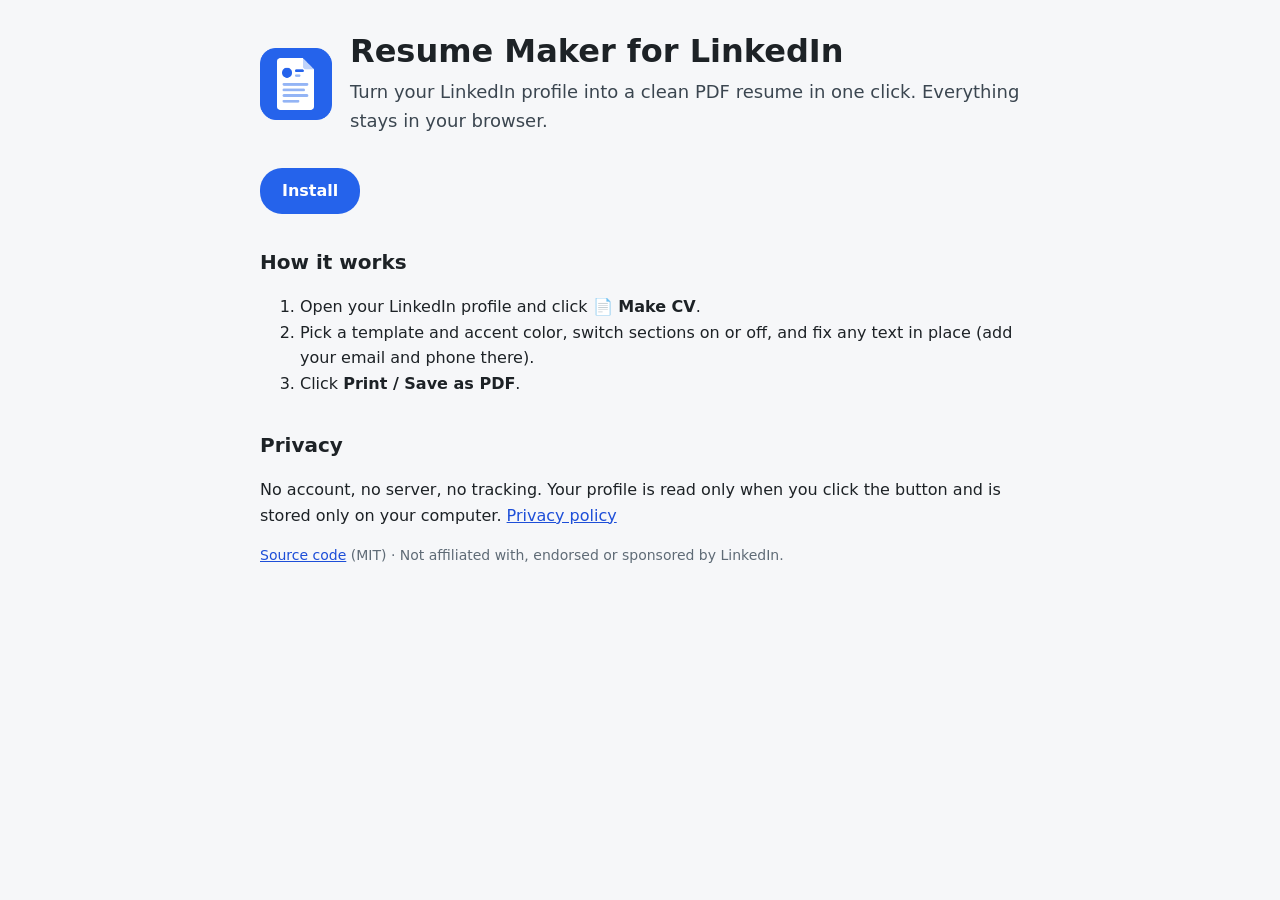
==== docs/index.html @ 5eb52ff9 "Add Resume Maker for LinkedIn: make a CV (PDF) from a LinkedIn profile Chrome extension (Manifest V3" ====
<!doctype html>
<html lang="en">
<head>
  <meta charset="utf-8">
  <meta name="viewport" content="width=device-width, initial-scale=1">
  <title>Resume Maker for LinkedIn</title>
  <meta name="description" content="Turn your LinkedIn profile into a clean PDF resume in one click. Everything stays in your browser.">
  <link rel="icon" href="icon128.png">
  <link rel="stylesheet" href="site.css">
</head>
<body>
  <main>
    <header class="hero">
      <img src="icon128.png" alt="" width="72" height="72">
      <div>
        <h1>Resume Maker for LinkedIn</h1>
        <p>Turn your LinkedIn profile into a clean PDF resume in one click. Everything stays in your browser.</p>
      </div>
    </header>

    <!-- replace with the Chrome Web Store link once the extension is published -->
    <p><a class="button" href="https://github.com/constantine2nd/resume-maker-for-linkedin#install-developer-mode">Install</a></p>

    <h2>How it works</h2>
    <ol>
      <li>Open your LinkedIn profile and click <b>📄 Make CV</b>.</li>
      <li>Pick a template and accent color, switch sections on or off, and fix any text in place
          (add your email and phone there).</li>
      <li>Click <b>Print / Save as PDF</b>.</li>
    </ol>

    <h2>Privacy</h2>
    <p>No account, no server, no tracking. Your profile is read only when you click the button and is stored only on your
       computer. <a href="privacy.html">Privacy policy</a></p>

    <p class="muted"><a href="https://github.com/constantine2nd/resume-maker-for-linkedin">Source code</a> (MIT) ·
       Not affiliated with, endorsed or sponsored by LinkedIn.</p>
  </main>
</body>
</html>
---- docs/site.css ----
:root { color-scheme: light; }
body { margin: 0; background: #f6f7f9; color: #1d2226; font: 16px/1.6 system-ui, -apple-system, "Segoe UI", Roboto, sans-serif; }
main { max-width: 760px; margin: 0 auto; padding: 32px 20px 48px; }
h1 { line-height: 1.2; margin: 0 0 8px; }
h2 { margin-top: 32px; font-size: 20px; }
a { color: #1d4ed8; }
code { background: #eceef1; padding: 1px 5px; border-radius: 4px; font-size: .92em; }
.muted { color: #5f6b76; font-size: 14px; }
.hero { display: flex; gap: 18px; align-items: center; }
.hero p { margin: 0; font-size: 18px; color: #3b4650; }
.button { display: inline-block; margin-top: 16px; padding: 10px 22px; border-radius: 22px; background: #2563eb; color: #fff; font-weight: 600; text-decoration: none; }
@media (max-width: 520px) { .hero { flex-direction: column; align-items: flex-start; } }
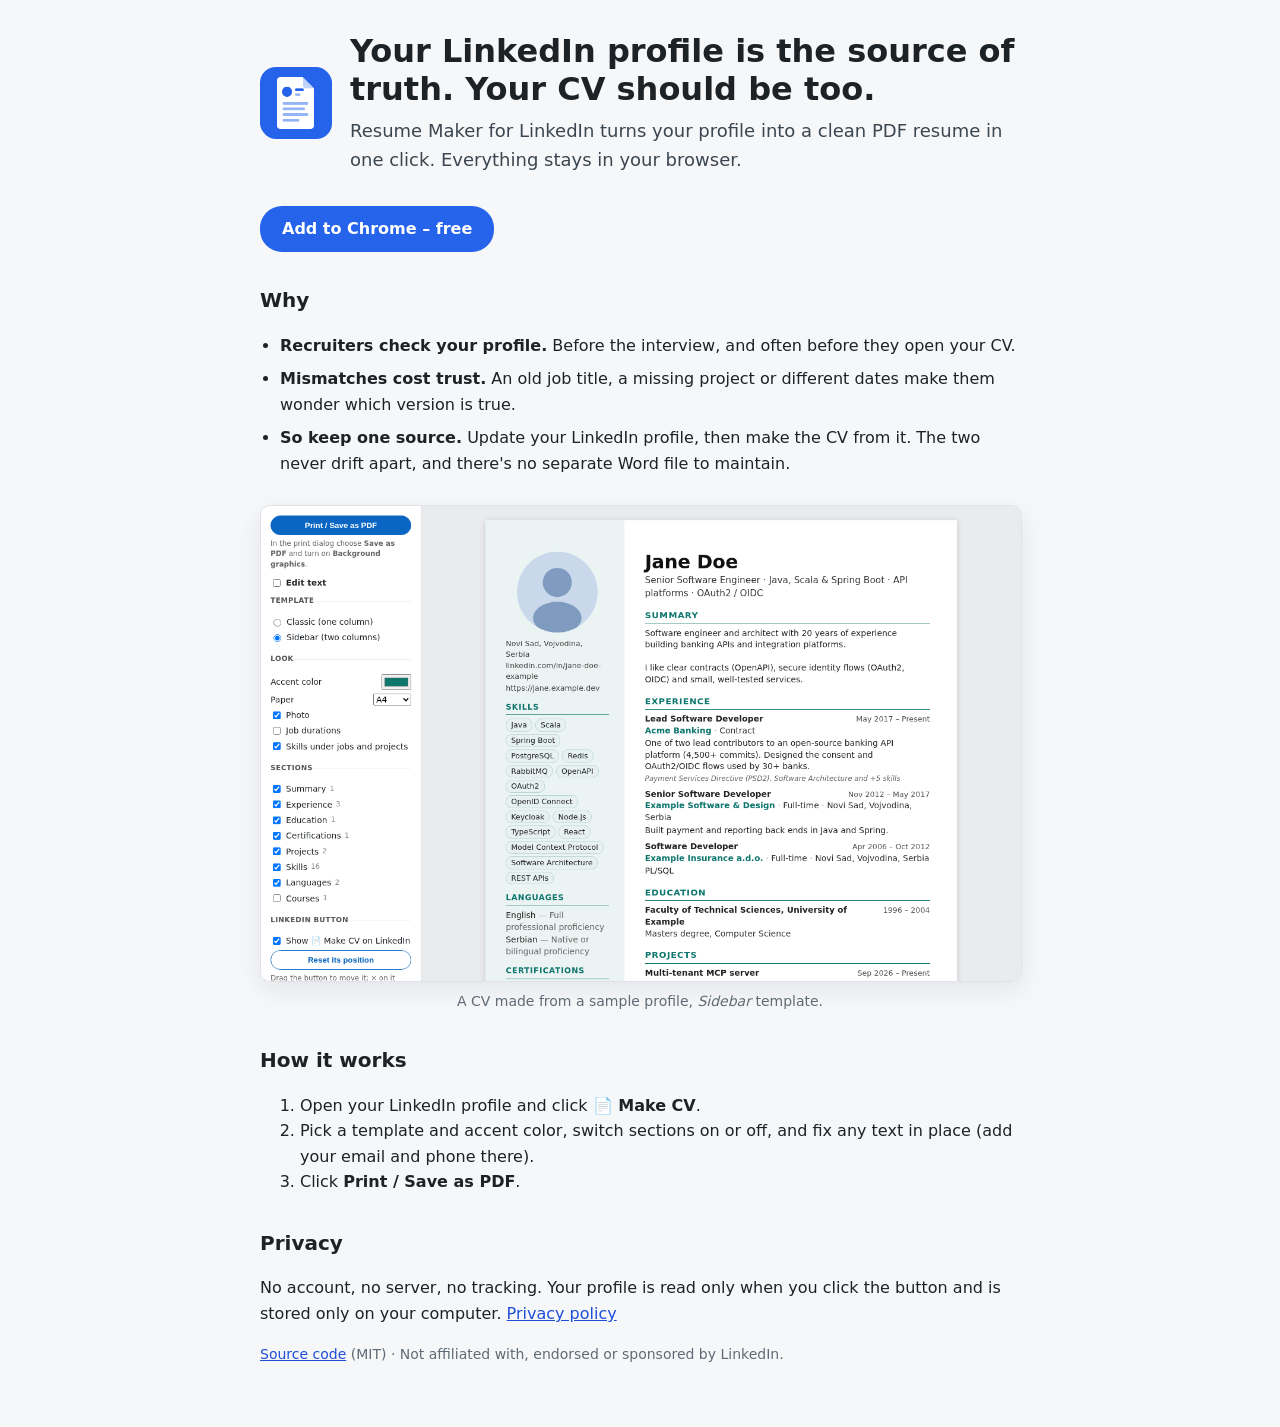
==== commit a103c835: "Add Chrome Web Store link and LinkedIn launch page - README and landing page link to the published s" ====
--- a/docs/index.html
+++ b/docs/index.html
@@ -4,7 +4,19 @@
   <meta charset="utf-8">
   <meta name="viewport" content="width=device-width, initial-scale=1">
   <title>Resume Maker for LinkedIn</title>
-  <meta name="description" content="Turn your LinkedIn profile into a clean PDF resume in one click. Everything stays in your browser.">
+  <meta name="description" content="Your LinkedIn profile is the source of truth recruiters check. Make your CV from it in one click, so the two never disagree. Free, and nothing leaves your browser.">
+  <link rel="canonical" href="https://constantine2nd.github.io/resume-maker-for-linkedin/">
+  <!-- link preview (LinkedIn, Slack, X, …); the image is rendered from store/og.html by scripts/screenshots.sh -->
+  <meta property="og:type" content="website">
+  <meta property="og:site_name" content="Resume Maker for LinkedIn">
+  <meta property="og:url" content="https://constantine2nd.github.io/resume-maker-for-linkedin/">
+  <meta property="og:title" content="Your LinkedIn profile is the source of truth. Your CV should be too.">
+  <meta property="og:description" content="Recruiters check your profile anyway. Make your CV from it in one click, so the two never disagree. Free Chrome extension, nothing leaves your browser.">
+  <meta property="og:image" content="https://constantine2nd.github.io/resume-maker-for-linkedin/og-image.png">
+  <meta property="og:image:width" content="1200">
+  <meta property="og:image:height" content="627">
+  <meta property="og:image:alt" content="Your LinkedIn profile is the source of truth – a CV made from a sample profile with Resume Maker for LinkedIn">
+  <meta name="twitter:card" content="summary_large_image">
   <link rel="icon" href="icon128.png">
   <link rel="stylesheet" href="site.css">
 </head>
@@ -13,13 +25,27 @@
     <header class="hero">
       <img src="icon128.png" alt="" width="72" height="72">
       <div>
-        <h1>Resume Maker for LinkedIn</h1>
-        <p>Turn your LinkedIn profile into a clean PDF resume in one click. Everything stays in your browser.</p>
+        <h1>Your LinkedIn profile is the source of truth. Your CV should be too.</h1>
+        <p>Resume Maker for LinkedIn turns your profile into a clean PDF resume in one click. Everything stays in your browser.</p>
       </div>
     </header>
 
-    <!-- replace with the Chrome Web Store link once the extension is published -->
-    <p><a class="button" href="https://github.com/constantine2nd/resume-maker-for-linkedin#install-developer-mode">Install</a></p>
+    <p><a class="button" href="https://chromewebstore.google.com/detail/resume-maker-for-linkedin/bljdjefikplnmpfoophclaabmigoldof">Add to Chrome – free</a></p>
+
+    <h2>Why</h2>
+    <ul class="why">
+      <li><b>Recruiters check your profile.</b> Before the interview, and often before they open your CV.</li>
+      <li><b>Mismatches cost trust.</b> An old job title, a missing project or different dates make them wonder which
+          version is true.</li>
+      <li><b>So keep one source.</b> Update your LinkedIn profile, then make the CV from it. The two never drift apart,
+          and there's no separate Word file to maintain.</li>
+    </ul>
+
+    <figure class="shot">
+      <img src="cv-sidebar.png" width="1280" height="800" loading="lazy"
+           alt="The CV page: settings on the left, a two-column resume made from a sample profile on the right">
+      <figcaption>A CV made from a sample profile, <i>Sidebar</i> template.</figcaption>
+    </figure>
 
     <h2>How it works</h2>
     <ol>
--- a/docs/site.css
+++ b/docs/site.css
@@ -10,3 +10,13 @@
 .hero p { margin: 0; font-size: 18px; color: #3b4650; }
 .button { display: inline-block; margin-top: 16px; padding: 10px 22px; border-radius: 22px; background: #2563eb; color: #fff; font-weight: 600; text-decoration: none; }
 @media (max-width: 520px) { .hero { flex-direction: column; align-items: flex-start; } }
+.why { padding-left: 20px; }
+.why li { margin: 8px 0; }
+.shot { margin: 28px 0 8px; }
+.shot img { display: block; width: 100%; height: auto; border-radius: 10px; border: 1px solid #dfe3e8; box-shadow: 0 8px 24px rgba(15, 23, 42, .08); }
+.shot figcaption { margin-top: 8px; color: #5f6b76; font-size: 14px; text-align: center; }
+.why { padding-left: 20px; }
+.why li { margin: 8px 0; }
+.shot { margin: 28px 0 8px; }
+.shot img { display: block; width: 100%; height: auto; border-radius: 10px; border: 1px solid #dfe3e8; box-shadow: 0 8px 24px rgba(15, 23, 42, .08); }
+.shot figcaption { margin-top: 8px; color: #5f6b76; font-size: 14px; text-align: center; }
